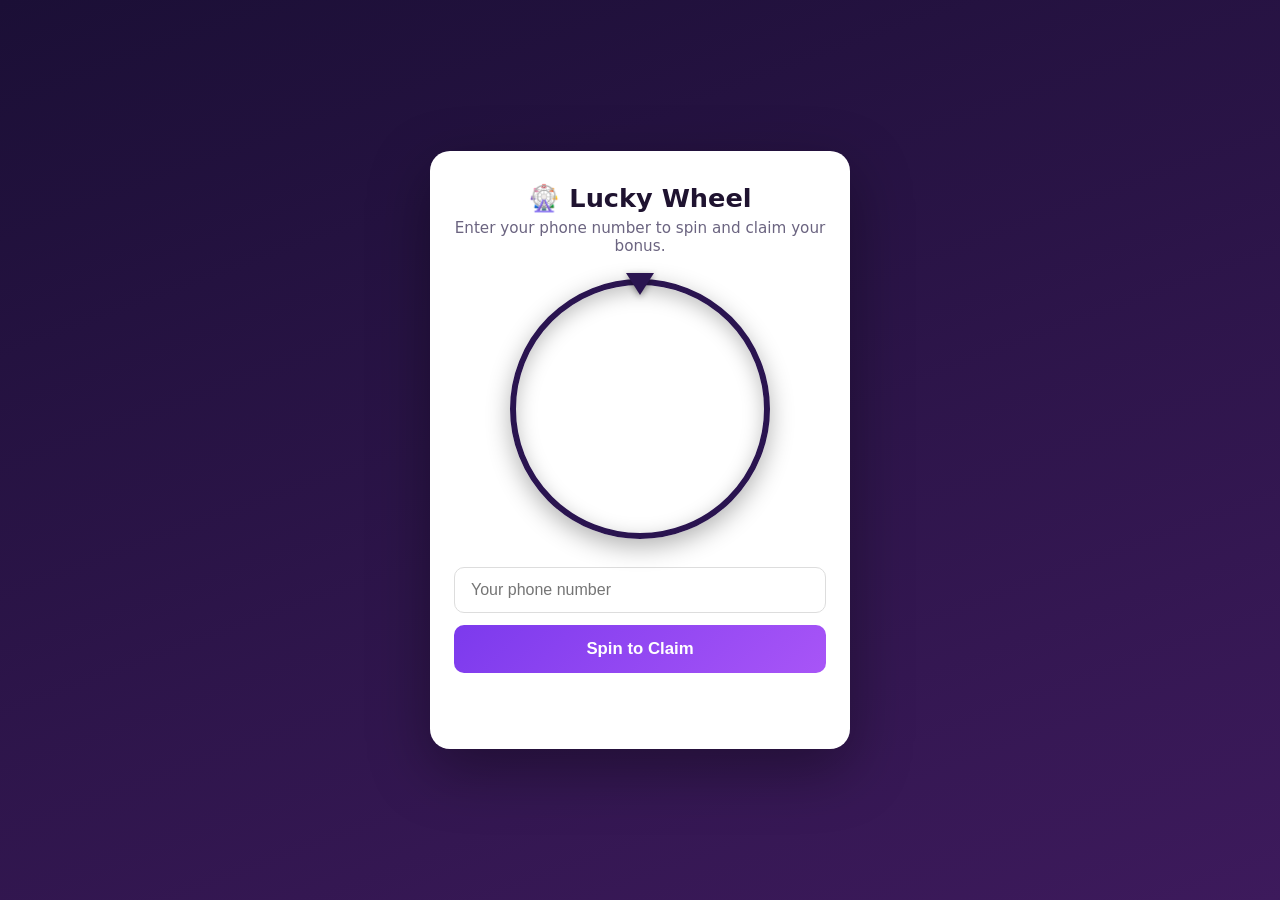
==== index.html @ 48046622 "Initial Lucky Wheel build: customer claim page + admin dashboard Static frontend (wheel + admin) wit" ====
<!doctype html>
<html lang="en">
<head>
<meta charset="UTF-8">
<meta name="viewport" content="width=device-width, initial-scale=1.0">
<title>Lucky Wheel — Claim Your Bonus</title>
<link rel="stylesheet" href="css/style.css">
</head>
<body>

<main class="page">
  <div class="card">
    <h1>🎡 Lucky Wheel</h1>
    <p class="subtitle">Enter your phone number to spin and claim your bonus.</p>

    <div class="wheel-wrap">
      <div class="pointer"></div>
      <div class="wheel" id="wheel"></div>
    </div>

    <form id="claim-form" class="claim-form">
      <input
        type="tel"
        id="phone"
        name="phone"
        placeholder="Your phone number"
        autocomplete="tel"
        required
      >
      <button type="submit" id="spin-btn">Spin to Claim</button>
    </form>

    <div id="message" class="message" role="status" aria-live="polite"></div>
  </div>
</main>

<script src="js/wheel.js"></script>
</body>
</html>
---- css/style.css ----
:root {
  --bg-top: #1b0f36;
  --bg-bottom: #3d1a5c;
  --card-bg: #ffffff;
  --text: #1f1330;
  --muted: #6b6480;
  --accent: #f59e0b;
  --accent-2: #7c3aed;
  --success-bg: #ecfdf5;
  --success-text: #047857;
  --error-bg: #fef2f2;
  --error-text: #b91c1c;
}

* { box-sizing: border-box; }

body {
  margin: 0;
  min-height: 100vh;
  font-family: 'Segoe UI', system-ui, -apple-system, sans-serif;
  background: linear-gradient(160deg, var(--bg-top), var(--bg-bottom));
  color: var(--text);
}

.page {
  min-height: 100vh;
  display: flex;
  align-items: center;
  justify-content: center;
  padding: 24px;
}

.card {
  background: var(--card-bg);
  border-radius: 20px;
  padding: 32px 24px 40px;
  max-width: 420px;
  width: 100%;
  text-align: center;
  box-shadow: 0 20px 60px rgba(0, 0, 0, 0.35);
}

h1 {
  margin: 0 0 6px;
  font-size: 1.6rem;
}

.subtitle {
  margin: 0 0 24px;
  color: var(--muted);
  font-size: 0.95rem;
}

.wheel-wrap {
  position: relative;
  width: 260px;
  height: 260px;
  margin: 0 auto 28px;
}

.wheel {
  width: 100%;
  height: 100%;
  border-radius: 50%;
  position: relative;
  border: 6px solid #2a1450;
  box-shadow: 0 6px 20px rgba(0, 0, 0, 0.25) inset, 0 8px 24px rgba(0, 0, 0, 0.3);
  transition: transform 4.2s cubic-bezier(0.16, 0.85, 0.16, 1);
  overflow: hidden;
}

.wheel-label {
  position: absolute;
  top: 50%;
  left: 50%;
  width: 50%;
  height: 2px;
  transform-origin: 0% 0%;
  display: flex;
  align-items: center;
  padding-left: 14px;
  font-size: 0.68rem;
  font-weight: 600;
  color: #fff;
  text-shadow: 0 1px 2px rgba(0, 0, 0, 0.5);
  white-space: nowrap;
}

.pointer {
  position: absolute;
  top: -6px;
  left: 50%;
  transform: translateX(-50%);
  width: 0;
  height: 0;
  border-left: 14px solid transparent;
  border-right: 14px solid transparent;
  border-top: 22px solid #2a1450;
  z-index: 5;
  filter: drop-shadow(0 2px 3px rgba(0, 0, 0, 0.4));
}

.claim-form {
  display: flex;
  flex-direction: column;
  gap: 12px;
}

.claim-form input {
  padding: 13px 16px;
  border-radius: 10px;
  border: 1.5px solid #ddd;
  font-size: 1rem;
}

.claim-form input:focus {
  outline: none;
  border-color: var(--accent-2);
}

.claim-form button {
  padding: 14px 16px;
  border: none;
  border-radius: 10px;
  font-size: 1.05rem;
  font-weight: 700;
  color: #fff;
  background: linear-gradient(135deg, var(--accent-2), #a855f7);
  cursor: pointer;
  transition: transform 0.15s ease, opacity 0.15s ease;
}

.claim-form button:hover:not(:disabled) {
  transform: translateY(-1px);
}

.claim-form button:disabled {
  opacity: 0.6;
  cursor: not-allowed;
}

.message {
  margin-top: 18px;
  min-height: 1.2em;
  font-size: 0.95rem;
  font-weight: 600;
}

.message.success {
  background: var(--success-bg);
  color: var(--success-text);
  padding: 12px;
  border-radius: 10px;
}

.message.error {
  background: var(--error-bg);
  color: var(--error-text);
  padding: 12px;
  border-radius: 10px;
}

.message.info {
  color: var(--muted);
  font-weight: 500;
}
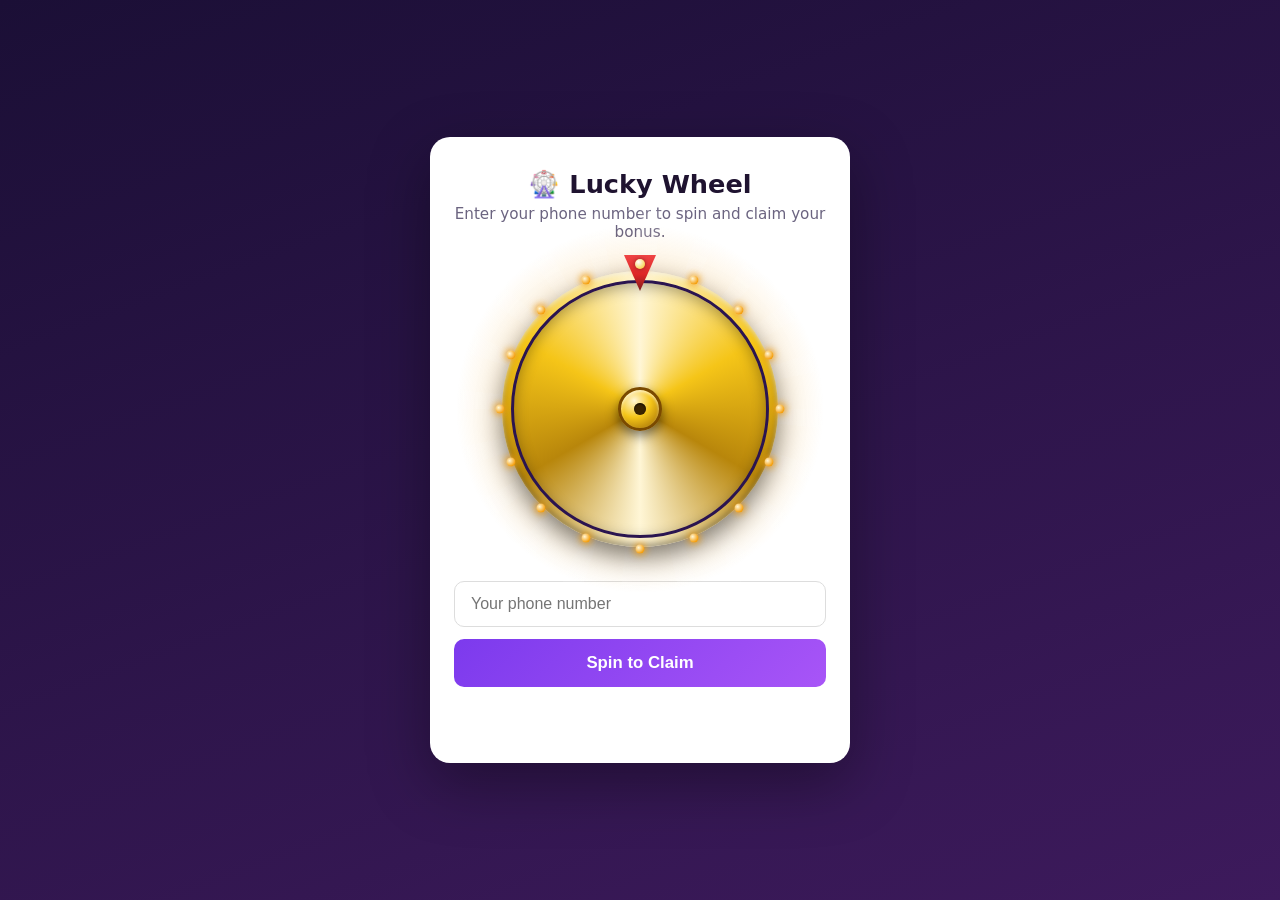
==== commit c1a06965: "Give the wheel a more polished look: gold rim, light bulbs, hub, confetti Adds a decorative metallic" ====
--- a/index.html
+++ b/index.html
@@ -14,8 +14,13 @@
     <p class="subtitle">Enter your phone number to spin and claim your bonus.</p>
 
     <div class="wheel-wrap">
+      <div class="wheel-glow"></div>
       <div class="pointer"></div>
-      <div class="wheel" id="wheel"></div>
+      <div class="bulb-ring" id="bulb-ring"></div>
+      <div class="wheel-ring">
+        <div class="wheel" id="wheel"></div>
+      </div>
+      <div class="hub"></div>
     </div>
 
     <form id="claim-form" class="claim-form">
--- a/css/style.css
+++ b/css/style.css
@@ -53,18 +53,51 @@
 
 .wheel-wrap {
   position: relative;
-  width: 260px;
-  height: 260px;
+  width: 288px;
+  height: 288px;
   margin: 0 auto 28px;
+}
+
+.wheel-glow {
+  position: absolute;
+  top: 50%;
+  left: 50%;
+  width: 400px;
+  height: 400px;
+  transform: translate(-50%, -50%);
+  background:
+    repeating-conic-gradient(rgba(255, 255, 255, 0.10) 0deg 6deg, transparent 6deg 18deg),
+    radial-gradient(circle, rgba(245, 158, 11, 0.55), rgba(245, 158, 11, 0) 65%);
+  border-radius: 50%;
+  z-index: 0;
+  animation: glow-spin 16s linear infinite;
+  pointer-events: none;
+}
+
+@keyframes glow-spin {
+  to { transform: translate(-50%, -50%) rotate(360deg); }
+}
+
+.wheel-ring {
+  position: absolute;
+  top: 6px;
+  left: 6px;
+  width: 276px;
+  height: 276px;
+  padding: 9px;
+  border-radius: 50%;
+  background: conic-gradient(from 0deg, #fff6d6, #f5c518, #b8860b, #fff6d6 50%, #b8860b, #f5c518, #fff6d6);
+  box-shadow: 0 10px 24px rgba(0, 0, 0, 0.5), inset 0 2px 4px rgba(255, 255, 255, 0.6), inset 0 -3px 6px rgba(0, 0, 0, 0.35);
+  z-index: 2;
 }
 
 .wheel {
   width: 100%;
   height: 100%;
-  border-radius: 50%;
   position: relative;
-  border: 6px solid #2a1450;
-  box-shadow: 0 6px 20px rgba(0, 0, 0, 0.25) inset, 0 8px 24px rgba(0, 0, 0, 0.3);
+  border-radius: 50%;
+  border: 3px solid #2a1450;
+  box-shadow: 0 4px 14px rgba(0, 0, 0, 0.3) inset;
   transition: transform 4.2s cubic-bezier(0.16, 0.85, 0.16, 1);
   overflow: hidden;
 }
@@ -78,26 +111,100 @@
   transform-origin: 0% 0%;
   display: flex;
   align-items: center;
-  padding-left: 14px;
+  padding-left: 32px;
   font-size: 0.68rem;
   font-weight: 600;
   color: #fff;
   text-shadow: 0 1px 2px rgba(0, 0, 0, 0.5);
   white-space: nowrap;
+  z-index: 2;
+}
+
+.wheel-divider {
+  position: absolute;
+  top: 50%;
+  left: 50%;
+  width: 50%;
+  height: 1px;
+  transform-origin: 0% 0%;
+  background: rgba(255, 255, 255, 0.4);
+  z-index: 1;
+}
+
+.bulb-ring {
+  position: absolute;
+  inset: 0;
+  z-index: 3;
+  pointer-events: none;
+}
+
+.bulb {
+  position: absolute;
+  width: 9px;
+  height: 9px;
+  border-radius: 50%;
+  transform: translate(-50%, -50%);
+  background: radial-gradient(circle at 35% 35%, #fff6d6, #f59e0b 70%);
+  box-shadow: 0 0 6px 2px rgba(245, 158, 11, 0.7);
+  animation: bulb-twinkle 1.6s ease-in-out infinite;
+}
+
+@keyframes bulb-twinkle {
+  0%, 100% { opacity: 1; }
+  50% { opacity: 0.35; }
+}
+
+.hub {
+  position: absolute;
+  top: 50%;
+  left: 50%;
+  width: 44px;
+  height: 44px;
+  transform: translate(-50%, -50%);
+  border-radius: 50%;
+  background: radial-gradient(circle at 35% 28%, #fff6d6, #f5c518 45%, #b8860b 80%, #8a6508 100%);
+  border: 3px solid #7a4a00;
+  box-shadow: 0 5px 12px rgba(0, 0, 0, 0.5), inset 0 2px 3px rgba(255, 255, 255, 0.65);
+  z-index: 4;
+}
+
+.hub::after {
+  content: '';
+  position: absolute;
+  top: 50%;
+  left: 50%;
+  width: 12px;
+  height: 12px;
+  border-radius: 50%;
+  transform: translate(-50%, -50%);
+  background: #3a2400;
+  box-shadow: inset 0 1px 2px rgba(0, 0, 0, 0.7);
 }
 
 .pointer {
   position: absolute;
-  top: -6px;
-  left: 50%;
+  top: -10px;
+  left: 50%;
+  width: 32px;
+  height: 36px;
   transform: translateX(-50%);
-  width: 0;
-  height: 0;
-  border-left: 14px solid transparent;
-  border-right: 14px solid transparent;
-  border-top: 22px solid #2a1450;
+  background: linear-gradient(180deg, #ef4444, #dc2626 55%, #7f1d1d);
+  clip-path: polygon(50% 100%, 0 0, 100% 0);
+  filter: drop-shadow(0 4px 6px rgba(0, 0, 0, 0.55));
   z-index: 5;
-  filter: drop-shadow(0 2px 3px rgba(0, 0, 0, 0.4));
+}
+
+.pointer::before {
+  content: '';
+  position: absolute;
+  top: 4px;
+  left: 50%;
+  width: 10px;
+  height: 10px;
+  border-radius: 50%;
+  transform: translateX(-50%);
+  background: radial-gradient(circle at 35% 30%, #fff, #f5c518);
+  box-shadow: 0 0 4px rgba(0, 0, 0, 0.4);
 }
 
 .claim-form {
@@ -164,3 +271,21 @@
   color: var(--muted);
   font-weight: 500;
 }
+
+.confetti-piece {
+  position: fixed;
+  top: -10px;
+  width: 8px;
+  height: 14px;
+  opacity: 0.9;
+  z-index: 9999;
+  pointer-events: none;
+  animation-name: confetti-fall;
+  animation-timing-function: ease-in;
+  animation-fill-mode: forwards;
+}
+
+@keyframes confetti-fall {
+  0% { transform: translateY(0) rotate(0deg); opacity: 1; }
+  100% { transform: translateY(105vh) rotate(540deg); opacity: 0; }
+}
